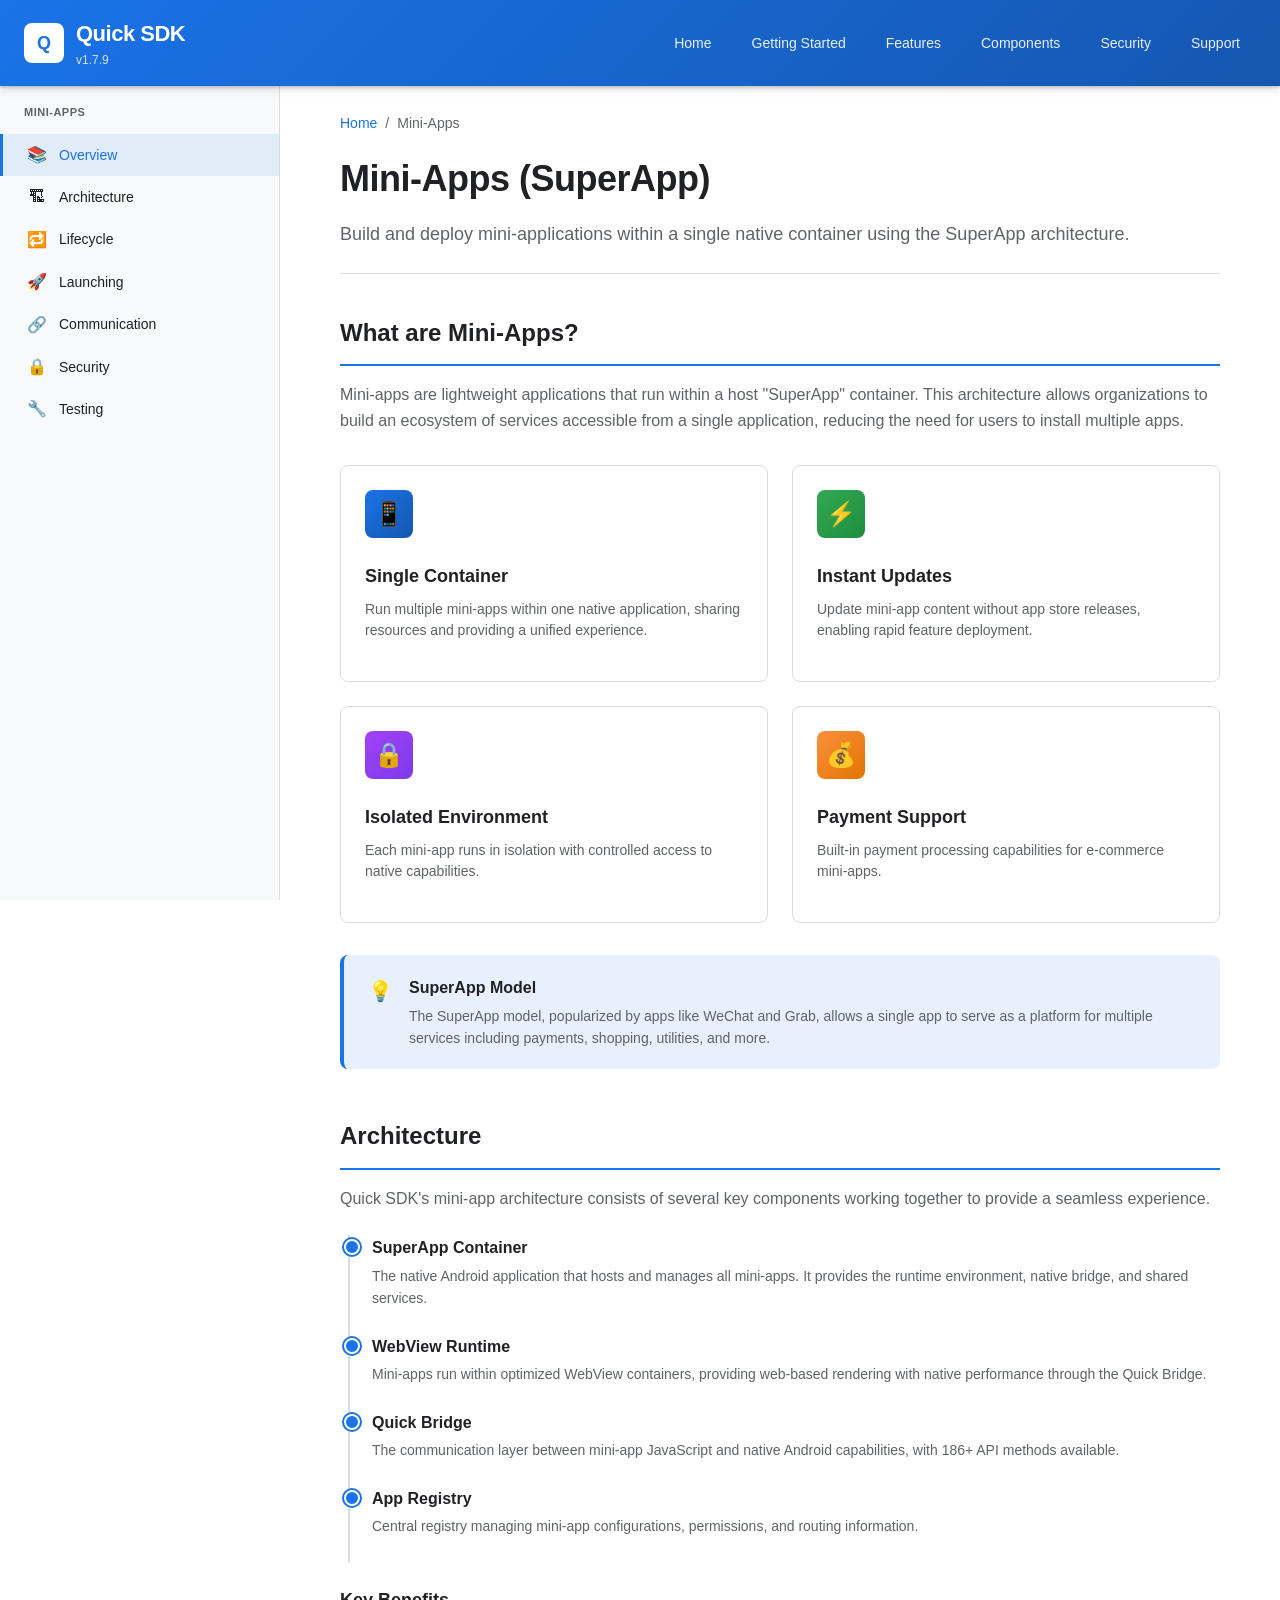
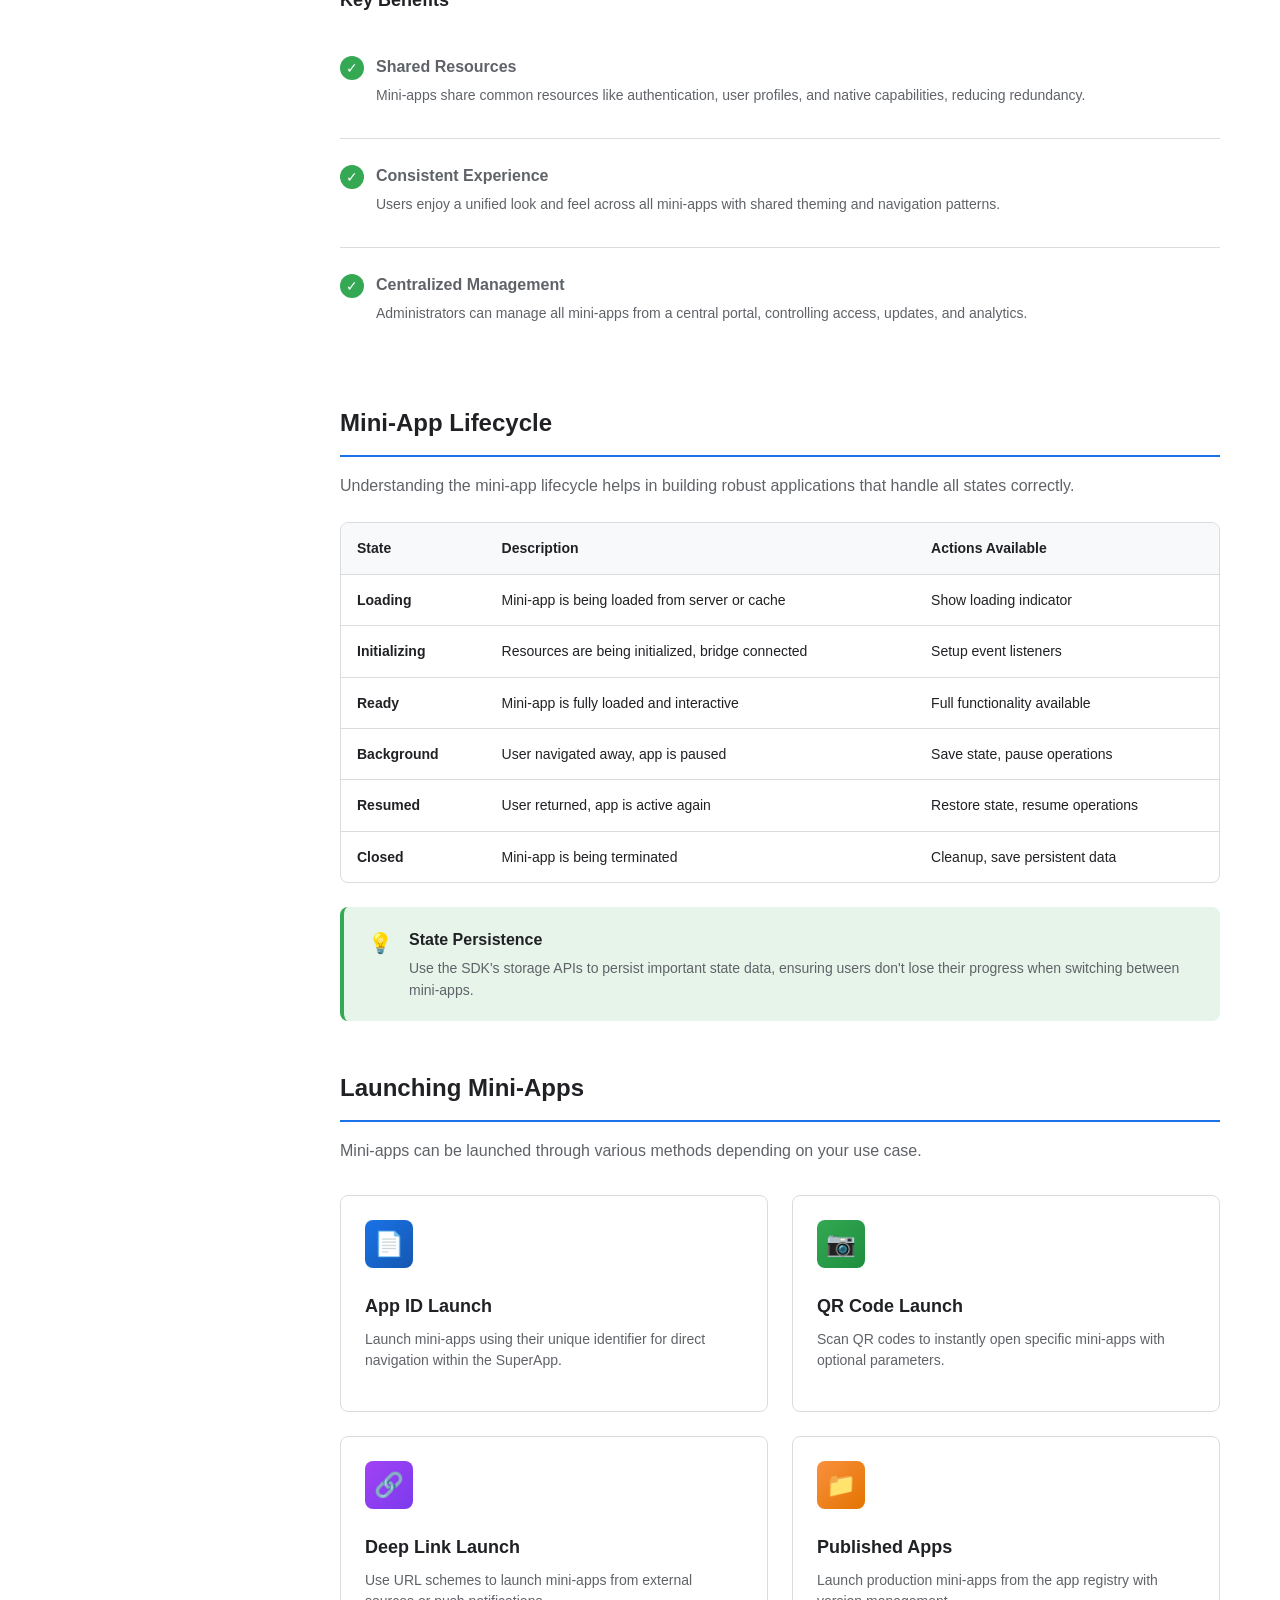
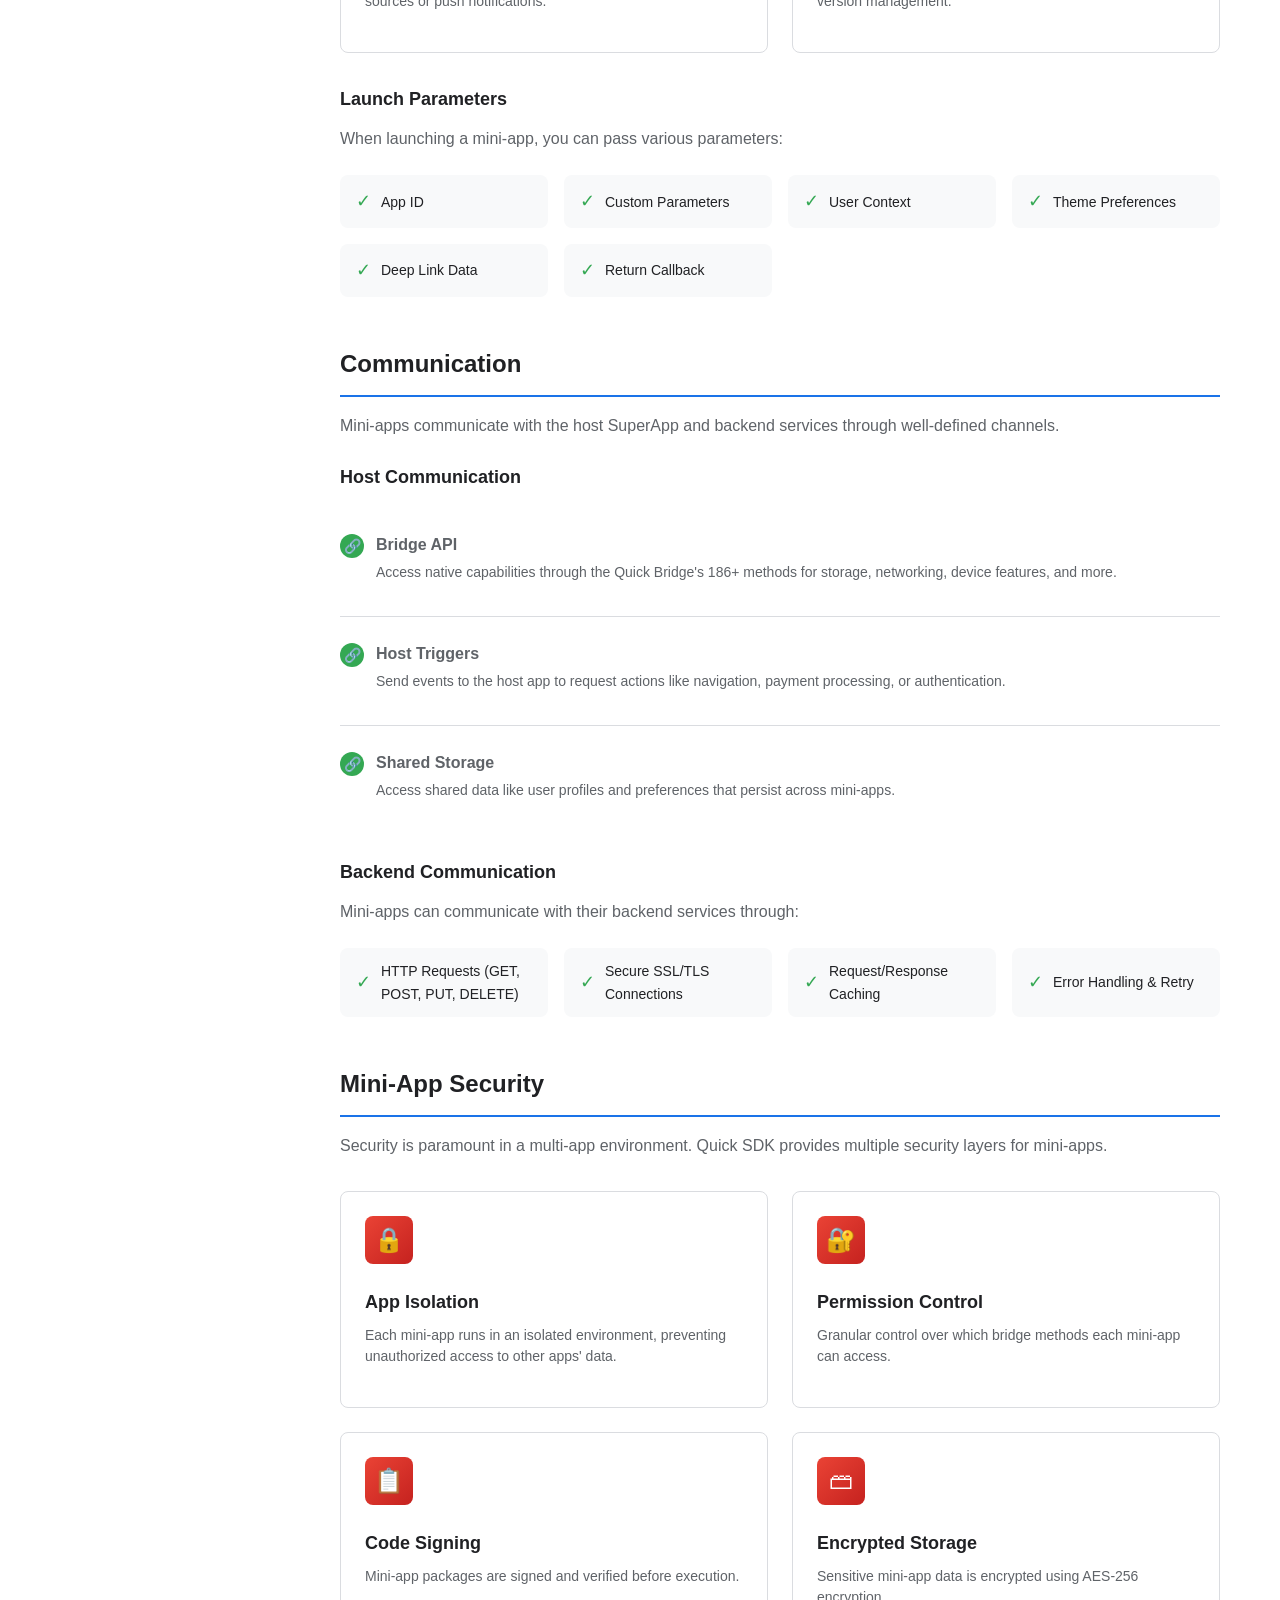
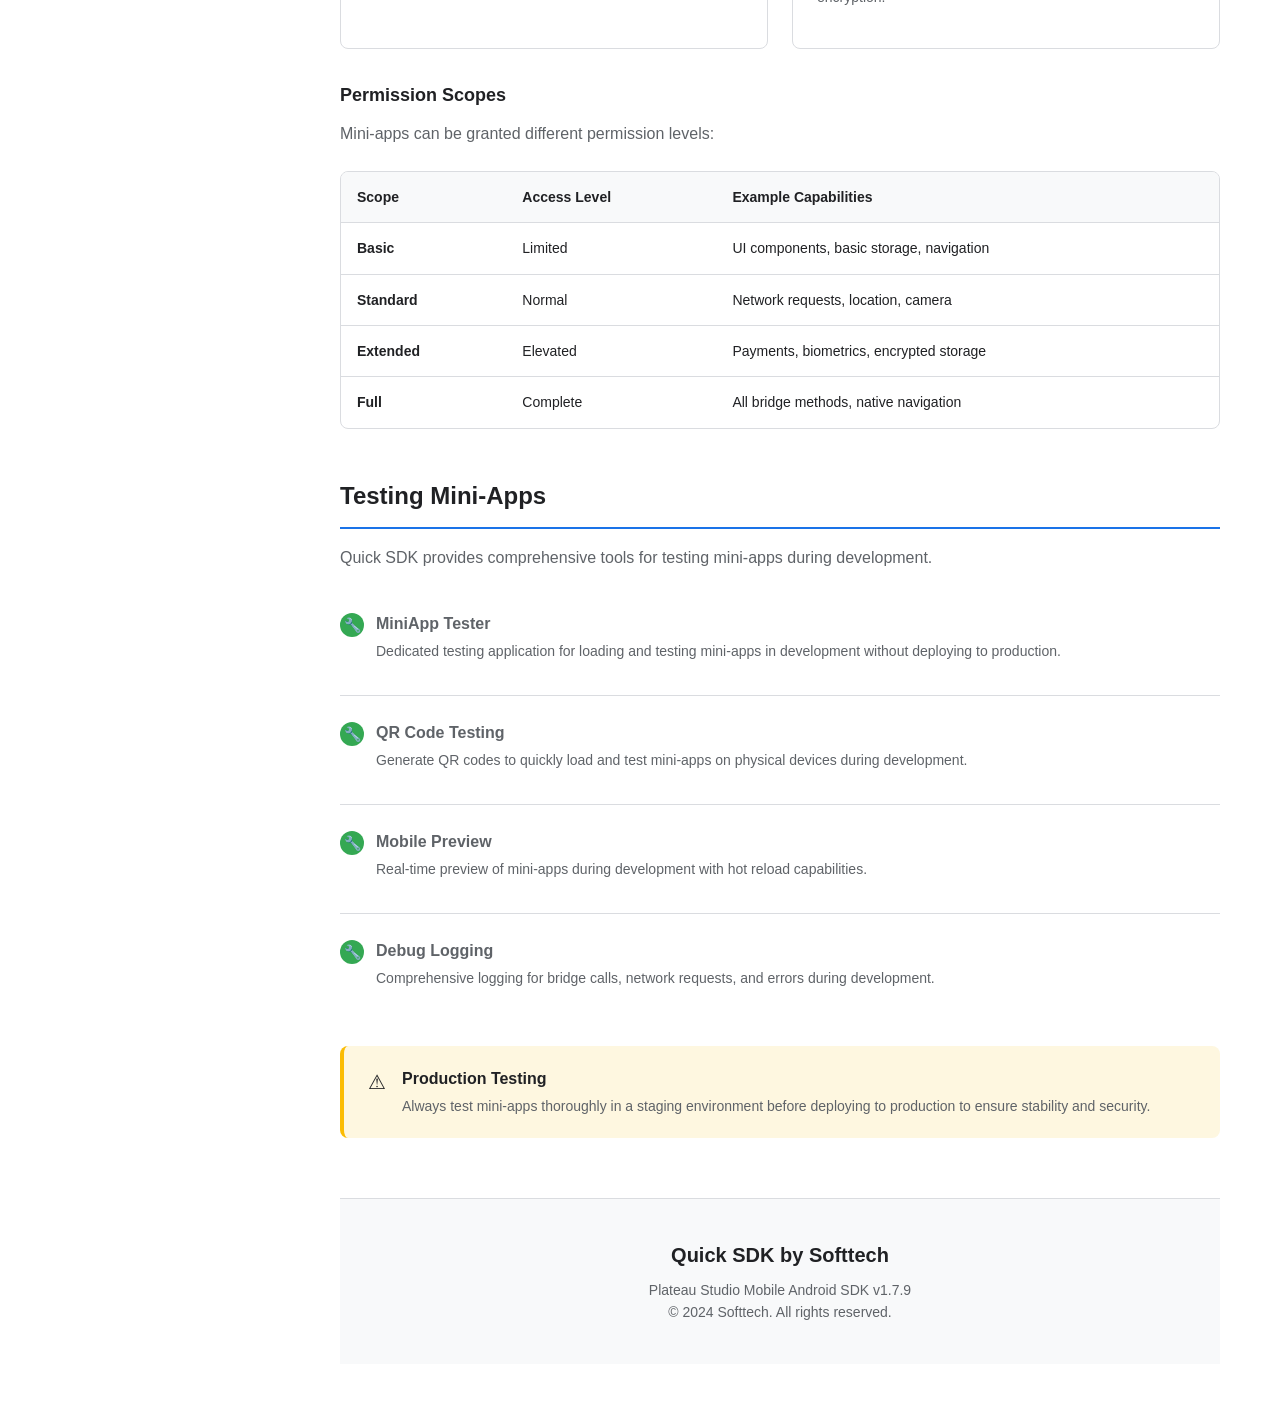
==== docs/pages/miniapps.html @ 49cb6132 "feat(docs) Added docs" ====
<!DOCTYPE html>
<html lang="en">
<head>
    <meta charset="UTF-8">
    <meta name="viewport" content="width=device-width, initial-scale=1.0">
    <title>Mini-Apps - Quick SDK Documentation</title>
    <link rel="stylesheet" href="../css/styles.css">
    <link rel="icon" type="image/svg+xml" href="data:image/svg+xml,<svg xmlns='http://www.w3.org/2000/svg' viewBox='0 0 100 100'><rect fill='%231a73e8' rx='15' width='100' height='100'/><text x='50' y='68' text-anchor='middle' fill='white' font-size='50' font-family='Arial' font-weight='bold'>Q</text></svg>">
</head>
<body>
    <!-- Header -->
    <header class="header">
        <div class="header-content">
            <a href="../index.html" class="logo">
                <div class="logo-icon">Q</div>
                <div>
                    <div class="logo-text">Quick SDK</div>
                    <div class="logo-version">v1.7.9</div>
                </div>
            </a>
            <nav class="nav">
                <a href="../index.html">Home</a>
                <a href="getting-started.html">Getting Started</a>
                <a href="features.html">Features</a>
                <a href="components.html">Components</a>
                <a href="security.html">Security</a>
                <a href="support.html">Support</a>
            </nav>
        </div>
    </header>

    <!-- Main Content -->
    <main class="main-layout">
        <!-- Sidebar -->
        <aside class="sidebar">
            <div class="sidebar-section">
                <div class="sidebar-title">Mini-Apps</div>
                <ul class="sidebar-nav">
                    <li><a href="#overview" class="active"><span class="icon">&#128218;</span> Overview</a></li>
                    <li><a href="#architecture"><span class="icon">&#127959;</span> Architecture</a></li>
                    <li><a href="#lifecycle"><span class="icon">&#128257;</span> Lifecycle</a></li>
                    <li><a href="#launching"><span class="icon">&#128640;</span> Launching</a></li>
                    <li><a href="#communication"><span class="icon">&#128279;</span> Communication</a></li>
                    <li><a href="#security"><span class="icon">&#128274;</span> Security</a></li>
                    <li><a href="#testing"><span class="icon">&#128295;</span> Testing</a></li>
                </ul>
            </div>
        </aside>

        <!-- Content -->
        <div class="content">
            <!-- Breadcrumb -->
            <div class="breadcrumb">
                <a href="../index.html">Home</a>
                <span>/</span>
                <span>Mini-Apps</span>
            </div>

            <!-- Page Header -->
            <div class="page-header">
                <h1 class="page-title">Mini-Apps (SuperApp)</h1>
                <p class="page-subtitle">Build and deploy mini-applications within a single native container using the SuperApp architecture.</p>
            </div>

            <!-- Overview Section -->
            <section id="overview">
                <h2>What are Mini-Apps?</h2>
                <p>Mini-apps are lightweight applications that run within a host "SuperApp" container. This architecture allows organizations to build an ecosystem of services accessible from a single application, reducing the need for users to install multiple apps.</p>

                <div class="card-grid">
                    <div class="card">
                        <div class="card-icon">&#128241;</div>
                        <h3 class="card-title">Single Container</h3>
                        <p class="card-description">Run multiple mini-apps within one native application, sharing resources and providing a unified experience.</p>
                    </div>
                    <div class="card">
                        <div class="card-icon green">&#9889;</div>
                        <h3 class="card-title">Instant Updates</h3>
                        <p class="card-description">Update mini-app content without app store releases, enabling rapid feature deployment.</p>
                    </div>
                    <div class="card">
                        <div class="card-icon purple">&#128274;</div>
                        <h3 class="card-title">Isolated Environment</h3>
                        <p class="card-description">Each mini-app runs in isolation with controlled access to native capabilities.</p>
                    </div>
                    <div class="card">
                        <div class="card-icon orange">&#128176;</div>
                        <h3 class="card-title">Payment Support</h3>
                        <p class="card-description">Built-in payment processing capabilities for e-commerce mini-apps.</p>
                    </div>
                </div>

                <div class="info-box note">
                    <div class="info-box-icon">&#128161;</div>
                    <div class="info-box-content">
                        <div class="info-box-title">SuperApp Model</div>
                        <div class="info-box-text">The SuperApp model, popularized by apps like WeChat and Grab, allows a single app to serve as a platform for multiple services including payments, shopping, utilities, and more.</div>
                    </div>
                </div>
            </section>

            <!-- Architecture Section -->
            <section id="architecture">
                <h2>Architecture</h2>
                <p>Quick SDK's mini-app architecture consists of several key components working together to provide a seamless experience.</p>

                <div class="timeline">
                    <div class="timeline-item">
                        <div class="timeline-title">SuperApp Container</div>
                        <div class="timeline-text">The native Android application that hosts and manages all mini-apps. It provides the runtime environment, native bridge, and shared services.</div>
                    </div>
                    <div class="timeline-item">
                        <div class="timeline-title">WebView Runtime</div>
                        <div class="timeline-text">Mini-apps run within optimized WebView containers, providing web-based rendering with native performance through the Quick Bridge.</div>
                    </div>
                    <div class="timeline-item">
                        <div class="timeline-title">Quick Bridge</div>
                        <div class="timeline-text">The communication layer between mini-app JavaScript and native Android capabilities, with 186+ API methods available.</div>
                    </div>
                    <div class="timeline-item">
                        <div class="timeline-title">App Registry</div>
                        <div class="timeline-text">Central registry managing mini-app configurations, permissions, and routing information.</div>
                    </div>
                </div>

                <h3>Key Benefits</h3>
                <ul class="feature-list">
                    <li>
                        <div class="feature-icon">&#10003;</div>
                        <div class="feature-content">
                            <h4>Shared Resources</h4>
                            <p>Mini-apps share common resources like authentication, user profiles, and native capabilities, reducing redundancy.</p>
                        </div>
                    </li>
                    <li>
                        <div class="feature-icon">&#10003;</div>
                        <div class="feature-content">
                            <h4>Consistent Experience</h4>
                            <p>Users enjoy a unified look and feel across all mini-apps with shared theming and navigation patterns.</p>
                        </div>
                    </li>
                    <li>
                        <div class="feature-icon">&#10003;</div>
                        <div class="feature-content">
                            <h4>Centralized Management</h4>
                            <p>Administrators can manage all mini-apps from a central portal, controlling access, updates, and analytics.</p>
                        </div>
                    </li>
                </ul>
            </section>

            <!-- Lifecycle Section -->
            <section id="lifecycle">
                <h2>Mini-App Lifecycle</h2>
                <p>Understanding the mini-app lifecycle helps in building robust applications that handle all states correctly.</p>

                <div class="table-container">
                    <table>
                        <thead>
                            <tr>
                                <th>State</th>
                                <th>Description</th>
                                <th>Actions Available</th>
                            </tr>
                        </thead>
                        <tbody>
                            <tr>
                                <td><strong>Loading</strong></td>
                                <td>Mini-app is being loaded from server or cache</td>
                                <td>Show loading indicator</td>
                            </tr>
                            <tr>
                                <td><strong>Initializing</strong></td>
                                <td>Resources are being initialized, bridge connected</td>
                                <td>Setup event listeners</td>
                            </tr>
                            <tr>
                                <td><strong>Ready</strong></td>
                                <td>Mini-app is fully loaded and interactive</td>
                                <td>Full functionality available</td>
                            </tr>
                            <tr>
                                <td><strong>Background</strong></td>
                                <td>User navigated away, app is paused</td>
                                <td>Save state, pause operations</td>
                            </tr>
                            <tr>
                                <td><strong>Resumed</strong></td>
                                <td>User returned, app is active again</td>
                                <td>Restore state, resume operations</td>
                            </tr>
                            <tr>
                                <td><strong>Closed</strong></td>
                                <td>Mini-app is being terminated</td>
                                <td>Cleanup, save persistent data</td>
                            </tr>
                        </tbody>
                    </table>
                </div>

                <div class="info-box tip">
                    <div class="info-box-icon">&#128161;</div>
                    <div class="info-box-content">
                        <div class="info-box-title">State Persistence</div>
                        <div class="info-box-text">Use the SDK's storage APIs to persist important state data, ensuring users don't lose their progress when switching between mini-apps.</div>
                    </div>
                </div>
            </section>

            <!-- Launching Section -->
            <section id="launching">
                <h2>Launching Mini-Apps</h2>
                <p>Mini-apps can be launched through various methods depending on your use case.</p>

                <div class="card-grid">
                    <div class="card">
                        <div class="card-icon">&#128196;</div>
                        <h3 class="card-title">App ID Launch</h3>
                        <p class="card-description">Launch mini-apps using their unique identifier for direct navigation within the SuperApp.</p>
                    </div>
                    <div class="card">
                        <div class="card-icon green">&#128247;</div>
                        <h3 class="card-title">QR Code Launch</h3>
                        <p class="card-description">Scan QR codes to instantly open specific mini-apps with optional parameters.</p>
                    </div>
                    <div class="card">
                        <div class="card-icon purple">&#128279;</div>
                        <h3 class="card-title">Deep Link Launch</h3>
                        <p class="card-description">Use URL schemes to launch mini-apps from external sources or push notifications.</p>
                    </div>
                    <div class="card">
                        <div class="card-icon orange">&#128193;</div>
                        <h3 class="card-title">Published Apps</h3>
                        <p class="card-description">Launch production mini-apps from the app registry with version management.</p>
                    </div>
                </div>

                <h3>Launch Parameters</h3>
                <p>When launching a mini-app, you can pass various parameters:</p>
                <div class="capability-grid">
                    <div class="capability-item">
                        <span class="capability-check">&#10003;</span>
                        App ID
                    </div>
                    <div class="capability-item">
                        <span class="capability-check">&#10003;</span>
                        Custom Parameters
                    </div>
                    <div class="capability-item">
                        <span class="capability-check">&#10003;</span>
                        User Context
                    </div>
                    <div class="capability-item">
                        <span class="capability-check">&#10003;</span>
                        Theme Preferences
                    </div>
                    <div class="capability-item">
                        <span class="capability-check">&#10003;</span>
                        Deep Link Data
                    </div>
                    <div class="capability-item">
                        <span class="capability-check">&#10003;</span>
                        Return Callback
                    </div>
                </div>
            </section>

            <!-- Communication Section -->
            <section id="communication">
                <h2>Communication</h2>
                <p>Mini-apps communicate with the host SuperApp and backend services through well-defined channels.</p>

                <h3>Host Communication</h3>
                <ul class="feature-list">
                    <li>
                        <div class="feature-icon">&#128279;</div>
                        <div class="feature-content">
                            <h4>Bridge API</h4>
                            <p>Access native capabilities through the Quick Bridge's 186+ methods for storage, networking, device features, and more.</p>
                        </div>
                    </li>
                    <li>
                        <div class="feature-icon">&#128279;</div>
                        <div class="feature-content">
                            <h4>Host Triggers</h4>
                            <p>Send events to the host app to request actions like navigation, payment processing, or authentication.</p>
                        </div>
                    </li>
                    <li>
                        <div class="feature-icon">&#128279;</div>
                        <div class="feature-content">
                            <h4>Shared Storage</h4>
                            <p>Access shared data like user profiles and preferences that persist across mini-apps.</p>
                        </div>
                    </li>
                </ul>

                <h3>Backend Communication</h3>
                <p>Mini-apps can communicate with their backend services through:</p>
                <div class="capability-grid">
                    <div class="capability-item">
                        <span class="capability-check">&#10003;</span>
                        HTTP Requests (GET, POST, PUT, DELETE)
                    </div>
                    <div class="capability-item">
                        <span class="capability-check">&#10003;</span>
                        Secure SSL/TLS Connections
                    </div>
                    <div class="capability-item">
                        <span class="capability-check">&#10003;</span>
                        Request/Response Caching
                    </div>
                    <div class="capability-item">
                        <span class="capability-check">&#10003;</span>
                        Error Handling & Retry
                    </div>
                </div>
            </section>

            <!-- Security Section -->
            <section id="security">
                <h2>Mini-App Security</h2>
                <p>Security is paramount in a multi-app environment. Quick SDK provides multiple security layers for mini-apps.</p>

                <div class="card-grid">
                    <div class="card">
                        <div class="card-icon red">&#128274;</div>
                        <h3 class="card-title">App Isolation</h3>
                        <p class="card-description">Each mini-app runs in an isolated environment, preventing unauthorized access to other apps' data.</p>
                    </div>
                    <div class="card">
                        <div class="card-icon red">&#128272;</div>
                        <h3 class="card-title">Permission Control</h3>
                        <p class="card-description">Granular control over which bridge methods each mini-app can access.</p>
                    </div>
                    <div class="card">
                        <div class="card-icon red">&#128203;</div>
                        <h3 class="card-title">Code Signing</h3>
                        <p class="card-description">Mini-app packages are signed and verified before execution.</p>
                    </div>
                    <div class="card">
                        <div class="card-icon red">&#128451;</div>
                        <h3 class="card-title">Encrypted Storage</h3>
                        <p class="card-description">Sensitive mini-app data is encrypted using AES-256 encryption.</p>
                    </div>
                </div>

                <h3>Permission Scopes</h3>
                <p>Mini-apps can be granted different permission levels:</p>
                <div class="table-container">
                    <table>
                        <thead>
                            <tr>
                                <th>Scope</th>
                                <th>Access Level</th>
                                <th>Example Capabilities</th>
                            </tr>
                        </thead>
                        <tbody>
                            <tr>
                                <td><strong>Basic</strong></td>
                                <td>Limited</td>
                                <td>UI components, basic storage, navigation</td>
                            </tr>
                            <tr>
                                <td><strong>Standard</strong></td>
                                <td>Normal</td>
                                <td>Network requests, location, camera</td>
                            </tr>
                            <tr>
                                <td><strong>Extended</strong></td>
                                <td>Elevated</td>
                                <td>Payments, biometrics, encrypted storage</td>
                            </tr>
                            <tr>
                                <td><strong>Full</strong></td>
                                <td>Complete</td>
                                <td>All bridge methods, native navigation</td>
                            </tr>
                        </tbody>
                    </table>
                </div>
            </section>

            <!-- Testing Section -->
            <section id="testing">
                <h2>Testing Mini-Apps</h2>
                <p>Quick SDK provides comprehensive tools for testing mini-apps during development.</p>

                <ul class="feature-list">
                    <li>
                        <div class="feature-icon">&#128295;</div>
                        <div class="feature-content">
                            <h4>MiniApp Tester</h4>
                            <p>Dedicated testing application for loading and testing mini-apps in development without deploying to production.</p>
                        </div>
                    </li>
                    <li>
                        <div class="feature-icon">&#128295;</div>
                        <div class="feature-content">
                            <h4>QR Code Testing</h4>
                            <p>Generate QR codes to quickly load and test mini-apps on physical devices during development.</p>
                        </div>
                    </li>
                    <li>
                        <div class="feature-icon">&#128295;</div>
                        <div class="feature-content">
                            <h4>Mobile Preview</h4>
                            <p>Real-time preview of mini-apps during development with hot reload capabilities.</p>
                        </div>
                    </li>
                    <li>
                        <div class="feature-icon">&#128295;</div>
                        <div class="feature-content">
                            <h4>Debug Logging</h4>
                            <p>Comprehensive logging for bridge calls, network requests, and errors during development.</p>
                        </div>
                    </li>
                </ul>

                <div class="info-box warning">
                    <div class="info-box-icon">&#9888;</div>
                    <div class="info-box-content">
                        <div class="info-box-title">Production Testing</div>
                        <div class="info-box-text">Always test mini-apps thoroughly in a staging environment before deploying to production to ensure stability and security.</div>
                    </div>
                </div>
            </section>

            <!-- Footer -->
            <footer class="footer">
                <div class="footer-content">
                    <div class="footer-logo">Quick SDK by Softtech</div>
                    <p class="footer-text">Plateau Studio Mobile Android SDK v1.7.9<br>&copy; 2024 Softtech. All rights reserved.</p>
                </div>
            </footer>
        </div>
    </main>
</body>
</html>
---- docs/css/styles.css ----
/* Quick SDK Documentation */

:root {
    --primary-color: #1a73e8;
    --primary-dark: #1557b0;
    --secondary-color: #5f6368;
    --accent-color: #34a853;
    --warning-color: #fbbc04;
    --error-color: #ea4335;
    --background: #ffffff;
    --surface: #f8f9fa;
    --surface-hover: #e8eaed;
    --text-primary: #202124;
    --text-secondary: #5f6368;
    --border-color: #dadce0;
    --shadow: 0 1px 3px rgba(60,64,67,0.3), 0 4px 8px rgba(60,64,67,0.15);
    --shadow-hover: 0 2px 6px rgba(60,64,67,0.3), 0 8px 16px rgba(60,64,67,0.15);
    --radius: 8px;
    --transition: all 0.2s ease;
}

* {
    margin: 0;
    padding: 0;
    box-sizing: border-box;
}

body {
    font-family: 'Segoe UI', Roboto, 'Helvetica Neue', Arial, sans-serif;
    background: var(--background);
    color: var(--text-primary);
    line-height: 1.6;
    font-size: 16px;
}

/* Header */
.header {
    background: linear-gradient(135deg, var(--primary-color) 0%, var(--primary-dark) 100%);
    color: white;
    padding: 0;
    position: fixed;
    top: 0;
    left: 0;
    right: 0;
    z-index: 1000;
    box-shadow: var(--shadow);
}

.header-content {
    max-width: 1400px;
    margin: 0 auto;
    padding: 16px 24px;
    display: flex;
    align-items: center;
    justify-content: space-between;
}

.logo {
    display: flex;
    align-items: center;
    gap: 12px;
    text-decoration: none;
    color: white;
}

.logo-icon {
    width: 40px;
    height: 40px;
    background: white;
    border-radius: 8px;
    display: flex;
    align-items: center;
    justify-content: center;
    font-weight: bold;
    color: var(--primary-color);
    font-size: 18px;
}

.logo-text {
    font-size: 22px;
    font-weight: 600;
    letter-spacing: -0.5px;
}

.logo-version {
    font-size: 12px;
    opacity: 0.8;
    font-weight: 400;
}

.nav {
    display: flex;
    gap: 8px;
}

.nav a {
    color: rgba(255,255,255,0.9);
    text-decoration: none;
    padding: 8px 16px;
    border-radius: var(--radius);
    transition: var(--transition);
    font-weight: 500;
    font-size: 14px;
}

.nav a:hover, .nav a.active {
    background: rgba(255,255,255,0.2);
    color: white;
}

/* Main Layout */
.main-layout {
    display: flex;
    margin-top: 72px;
    min-height: calc(100vh - 72px);
}

/* Sidebar */
.sidebar {
    width: 280px;
    background: var(--surface);
    border-right: 1px solid var(--border-color);
    padding: 24px 0;
    position: fixed;
    top: 72px;
    bottom: 0;
    left: 0;
    overflow-y: auto;
}

.sidebar-section {
    margin-bottom: 24px;
}

.sidebar-title {
    font-size: 11px;
    font-weight: 700;
    text-transform: uppercase;
    letter-spacing: 0.5px;
    color: var(--text-secondary);
    padding: 8px 24px;
    margin-bottom: 4px;
}

.sidebar-nav {
    list-style: none;
}

.sidebar-nav li a {
    display: flex;
    align-items: center;
    gap: 12px;
    padding: 10px 24px;
    color: var(--text-primary);
    text-decoration: none;
    font-size: 14px;
    transition: var(--transition);
    border-left: 3px solid transparent;
}

.sidebar-nav li a:hover {
    background: var(--surface-hover);
    border-left-color: var(--primary-color);
}

.sidebar-nav li a.active {
    background: rgba(26, 115, 232, 0.1);
    border-left-color: var(--primary-color);
    color: var(--primary-color);
    font-weight: 500;
}

.sidebar-nav li a .icon {
    width: 20px;
    height: 20px;
    display: flex;
    align-items: center;
    justify-content: center;
    font-size: 16px;
}

/* Content Area */
.content {
    flex: 1;
    margin-left: 280px;
    padding: 40px 60px;
    max-width: 1000px;
}

.content-full {
    margin-left: 0;
    max-width: 100%;
}

/* Page Header */
.page-header {
    margin-bottom: 40px;
    padding-bottom: 24px;
    border-bottom: 1px solid var(--border-color);
}

.page-title {
    font-size: 36px;
    font-weight: 600;
    color: var(--text-primary);
    margin-bottom: 12px;
    letter-spacing: -0.5px;
}

.page-subtitle {
    font-size: 18px;
    color: var(--text-secondary);
    font-weight: 400;
}

/* Breadcrumb */
.breadcrumb {
    display: flex;
    align-items: center;
    gap: 8px;
    font-size: 14px;
    margin-bottom: 16px;
}

.breadcrumb a {
    color: var(--primary-color);
    text-decoration: none;
}

.breadcrumb a:hover {
    text-decoration: underline;
}

.breadcrumb span {
    color: var(--text-secondary);
}

/* Cards */
.card-grid {
    display: grid;
    grid-template-columns: repeat(auto-fill, minmax(280px, 1fr));
    gap: 24px;
    margin: 32px 0;
}

.card {
    background: var(--background);
    border: 1px solid var(--border-color);
    border-radius: var(--radius);
    padding: 24px;
    transition: var(--transition);
    text-decoration: none;
    color: inherit;
    display: block;
}

.card:hover {
    box-shadow: var(--shadow-hover);
    transform: translateY(-2px);
    border-color: var(--primary-color);
}

.card-icon {
    width: 48px;
    height: 48px;
    background: linear-gradient(135deg, var(--primary-color) 0%, var(--primary-dark) 100%);
    border-radius: var(--radius);
    display: flex;
    align-items: center;
    justify-content: center;
    font-size: 24px;
    margin-bottom: 16px;
    color: white;
}

.card-icon.green {
    background: linear-gradient(135deg, var(--accent-color) 0%, #1e8e3e 100%);
}

.card-icon.orange {
    background: linear-gradient(135deg, #fa903e 0%, #e37400 100%);
}

.card-icon.purple {
    background: linear-gradient(135deg, #a142f4 0%, #7c3aed 100%);
}

.card-icon.red {
    background: linear-gradient(135deg, var(--error-color) 0%, #c5221f 100%);
}

.card-title {
    font-size: 18px;
    font-weight: 600;
    margin-bottom: 8px;
    color: var(--text-primary);
}

.card-description {
    font-size: 14px;
    color: var(--text-secondary);
    line-height: 1.5;
}

/* Feature List */
.feature-list {
    list-style: none;
    margin: 24px 0;
}

.feature-list li {
    display: flex;
    align-items: flex-start;
    gap: 12px;
    padding: 16px 0;
    border-bottom: 1px solid var(--border-color);
}

.feature-list li:last-child {
    border-bottom: none;
}

.feature-icon {
    width: 24px;
    height: 24px;
    background: var(--accent-color);
    border-radius: 50%;
    display: flex;
    align-items: center;
    justify-content: center;
    color: white;
    font-size: 14px;
    flex-shrink: 0;
    margin-top: 2px;
}

.feature-content h4 {
    font-size: 16px;
    font-weight: 600;
    margin-bottom: 4px;
}

.feature-content p {
    font-size: 14px;
    color: var(--text-secondary);
}

/* Info Boxes */
.info-box {
    padding: 20px 24px;
    border-radius: var(--radius);
    margin: 24px 0;
    display: flex;
    align-items: flex-start;
    gap: 16px;
}

.info-box.tip {
    background: #e6f4ea;
    border-left: 4px solid var(--accent-color);
}

.info-box.note {
    background: #e8f0fe;
    border-left: 4px solid var(--primary-color);
}

.info-box.warning {
    background: #fef7e0;
    border-left: 4px solid var(--warning-color);
}

.info-box-icon {
    font-size: 20px;
    flex-shrink: 0;
}

.info-box-content {
    flex: 1;
}

.info-box-title {
    font-weight: 600;
    margin-bottom: 4px;
}

.info-box-text {
    font-size: 14px;
    color: var(--text-secondary);
}

/* Tables */
.table-container {
    overflow-x: auto;
    margin: 24px 0;
    border: 1px solid var(--border-color);
    border-radius: var(--radius);
}

table {
    width: 100%;
    border-collapse: collapse;
    font-size: 14px;
}

th, td {
    padding: 14px 16px;
    text-align: left;
    border-bottom: 1px solid var(--border-color);
}

th {
    background: var(--surface);
    font-weight: 600;
    color: var(--text-primary);
}

tr:last-child td {
    border-bottom: none;
}

tr:hover td {
    background: var(--surface);
}

/* Badges */
.badge {
    display: inline-block;
    padding: 4px 10px;
    border-radius: 12px;
    font-size: 12px;
    font-weight: 500;
}

.badge.primary {
    background: rgba(26, 115, 232, 0.1);
    color: var(--primary-color);
}

.badge.success {
    background: rgba(52, 168, 83, 0.1);
    color: var(--accent-color);
}

.badge.warning {
    background: rgba(251, 188, 4, 0.2);
    color: #b06000;
}

/* Section Styling */
section {
    margin-bottom: 48px;
}

section h2 {
    font-size: 24px;
    font-weight: 600;
    margin-bottom: 16px;
    color: var(--text-primary);
    padding-bottom: 12px;
    border-bottom: 2px solid var(--primary-color);
}

section h3 {
    font-size: 18px;
    font-weight: 600;
    margin: 24px 0 12px;
    color: var(--text-primary);
}

section p {
    margin-bottom: 16px;
    color: var(--text-secondary);
}

section ul, section ol {
    margin: 16px 0 16px 24px;
    color: var(--text-secondary);
}

section li {
    margin-bottom: 8px;
}

/* Hero Section */
.hero {
    background: linear-gradient(135deg, var(--primary-color) 0%, var(--primary-dark) 100%);
    color: white;
    padding: 80px 60px;
    margin: -40px -60px 40px;
    text-align: center;
}

.hero h1 {
    font-size: 48px;
    font-weight: 700;
    margin-bottom: 16px;
    letter-spacing: -1px;
}

.hero p {
    font-size: 20px;
    opacity: 0.9;
    max-width: 600px;
    margin: 0 auto 32px;
    color: white;
}

.hero-buttons {
    display: flex;
    gap: 16px;
    justify-content: center;
}

.btn {
    display: inline-flex;
    align-items: center;
    gap: 8px;
    padding: 12px 24px;
    border-radius: var(--radius);
    font-weight: 500;
    font-size: 15px;
    text-decoration: none;
    transition: var(--transition);
    border: none;
    cursor: pointer;
}

.btn-primary {
    background: white;
    color: var(--primary-color);
}

.btn-primary:hover {
    box-shadow: var(--shadow);
    transform: translateY(-1px);
}

.btn-secondary {
    background: rgba(255,255,255,0.2);
    color: white;
    border: 1px solid rgba(255,255,255,0.3);
}

.btn-secondary:hover {
    background: rgba(255,255,255,0.3);
}

/* Stats */
.stats-grid {
    display: grid;
    grid-template-columns: repeat(4, 1fr);
    gap: 24px;
    margin: 40px 0;
}

.stat-card {
    text-align: center;
    padding: 24px;
    background: var(--surface);
    border-radius: var(--radius);
}

.stat-number {
    font-size: 36px;
    font-weight: 700;
    color: var(--primary-color);
    margin-bottom: 8px;
}

.stat-label {
    font-size: 14px;
    color: var(--text-secondary);
}

/* Component Grid */
.component-category {
    margin-bottom: 32px;
}

.component-category-title {
    font-size: 16px;
    font-weight: 600;
    color: var(--text-primary);
    margin-bottom: 16px;
    display: flex;
    align-items: center;
    gap: 8px;
}

.component-tags {
    display: flex;
    flex-wrap: wrap;
    gap: 8px;
}

.component-tag {
    background: var(--surface);
    padding: 8px 14px;
    border-radius: 20px;
    font-size: 13px;
    color: var(--text-primary);
    border: 1px solid var(--border-color);
    transition: var(--transition);
}

.component-tag:hover {
    background: var(--primary-color);
    color: white;
    border-color: var(--primary-color);
}

/* Footer */
.footer {
    background: var(--surface);
    border-top: 1px solid var(--border-color);
    padding: 40px 60px;
    margin-top: 60px;
    text-align: center;
}

.footer-content {
    max-width: 1200px;
    margin: 0 auto;
}

.footer-logo {
    font-size: 20px;
    font-weight: 600;
    color: var(--text-primary);
    margin-bottom: 8px;
}

.footer-text {
    color: var(--text-secondary);
    font-size: 14px;
}

/* Responsive */
@media (max-width: 1024px) {
    .sidebar {
        display: none;
    }

    .content {
        margin-left: 0;
        padding: 24px;
    }

    .hero {
        margin: -24px -24px 24px;
        padding: 48px 24px;
    }

    .hero h1 {
        font-size: 32px;
    }

    .stats-grid {
        grid-template-columns: repeat(2, 1fr);
    }
}

@media (max-width: 640px) {
    .header-content {
        flex-direction: column;
        gap: 16px;
    }

    .nav {
        flex-wrap: wrap;
        justify-content: center;
    }

    .card-grid {
        grid-template-columns: 1fr;
    }

    .hero-buttons {
        flex-direction: column;
    }

    .stats-grid {
        grid-template-columns: 1fr;
    }
}

/* Accordion */
.accordion {
    border: 1px solid var(--border-color);
    border-radius: var(--radius);
    margin: 24px 0;
}

.accordion-item {
    border-bottom: 1px solid var(--border-color);
}

.accordion-item:last-child {
    border-bottom: none;
}

.accordion-header {
    padding: 16px 20px;
    display: flex;
    align-items: center;
    justify-content: space-between;
    cursor: pointer;
    background: var(--surface);
    font-weight: 500;
    transition: var(--transition);
}

.accordion-header:hover {
    background: var(--surface-hover);
}

.accordion-content {
    padding: 20px;
    display: none;
}

.accordion-item.active .accordion-content {
    display: block;
}

/* Timeline */
.timeline {
    position: relative;
    padding-left: 32px;
    margin: 24px 0;
}

.timeline::before {
    content: '';
    position: absolute;
    left: 8px;
    top: 0;
    bottom: 0;
    width: 2px;
    background: var(--border-color);
}

.timeline-item {
    position: relative;
    padding-bottom: 24px;
}

.timeline-item::before {
    content: '';
    position: absolute;
    left: -28px;
    top: 4px;
    width: 12px;
    height: 12px;
    background: var(--primary-color);
    border-radius: 50%;
    border: 2px solid white;
    box-shadow: 0 0 0 2px var(--primary-color);
}

.timeline-title {
    font-weight: 600;
    margin-bottom: 4px;
}

.timeline-text {
    color: var(--text-secondary);
    font-size: 14px;
}

/* Search */
.search-box {
    position: relative;
    max-width: 400px;
}

.search-input {
    width: 100%;
    padding: 12px 16px 12px 44px;
    border: 1px solid var(--border-color);
    border-radius: var(--radius);
    font-size: 14px;
    transition: var(--transition);
}

.search-input:focus {
    outline: none;
    border-color: var(--primary-color);
    box-shadow: 0 0 0 3px rgba(26, 115, 232, 0.1);
}

.search-icon {
    position: absolute;
    left: 16px;
    top: 50%;
    transform: translateY(-50%);
    color: var(--text-secondary);
}

/* Capability Matrix */
.capability-grid {
    display: grid;
    grid-template-columns: repeat(auto-fill, minmax(200px, 1fr));
    gap: 16px;
    margin: 24px 0;
}

.capability-item {
    display: flex;
    align-items: center;
    gap: 10px;
    padding: 12px 16px;
    background: var(--surface);
    border-radius: var(--radius);
    font-size: 14px;
}

.capability-check {
    color: var(--accent-color);
    font-size: 18px;
}
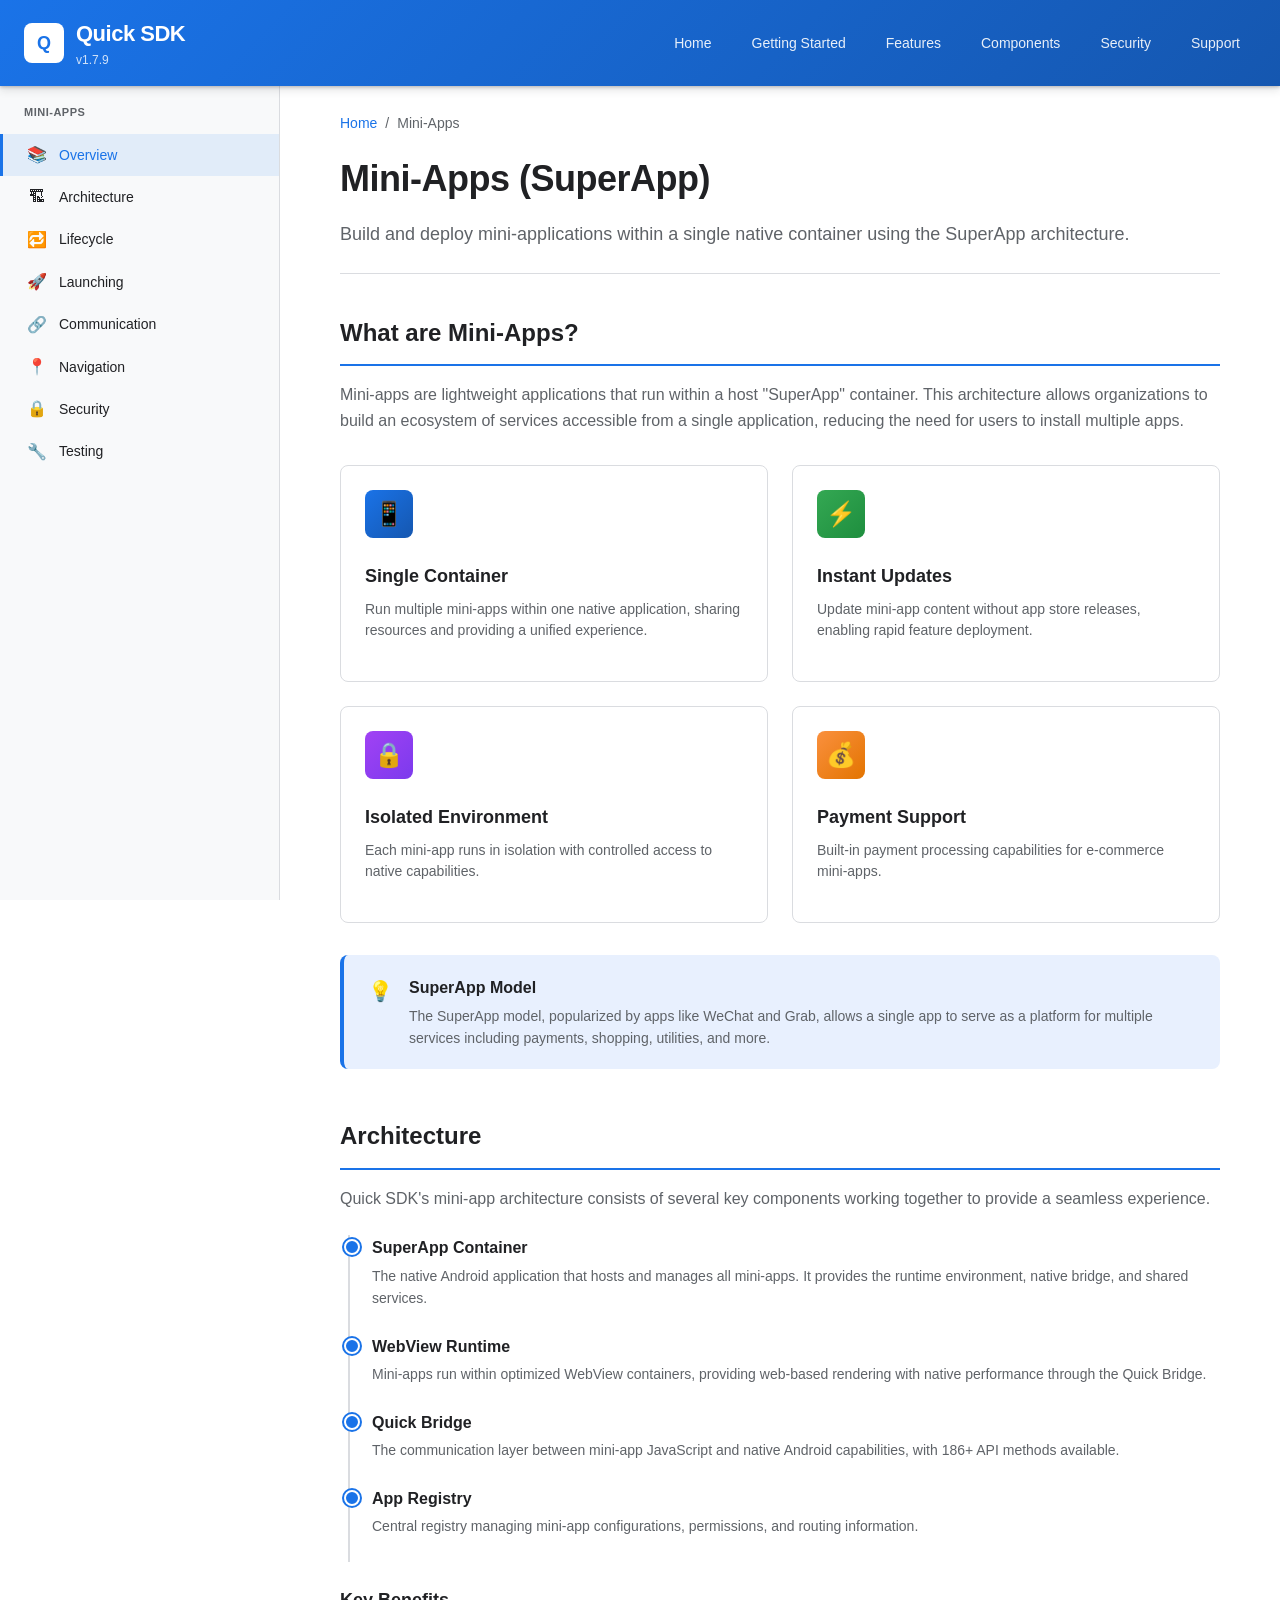
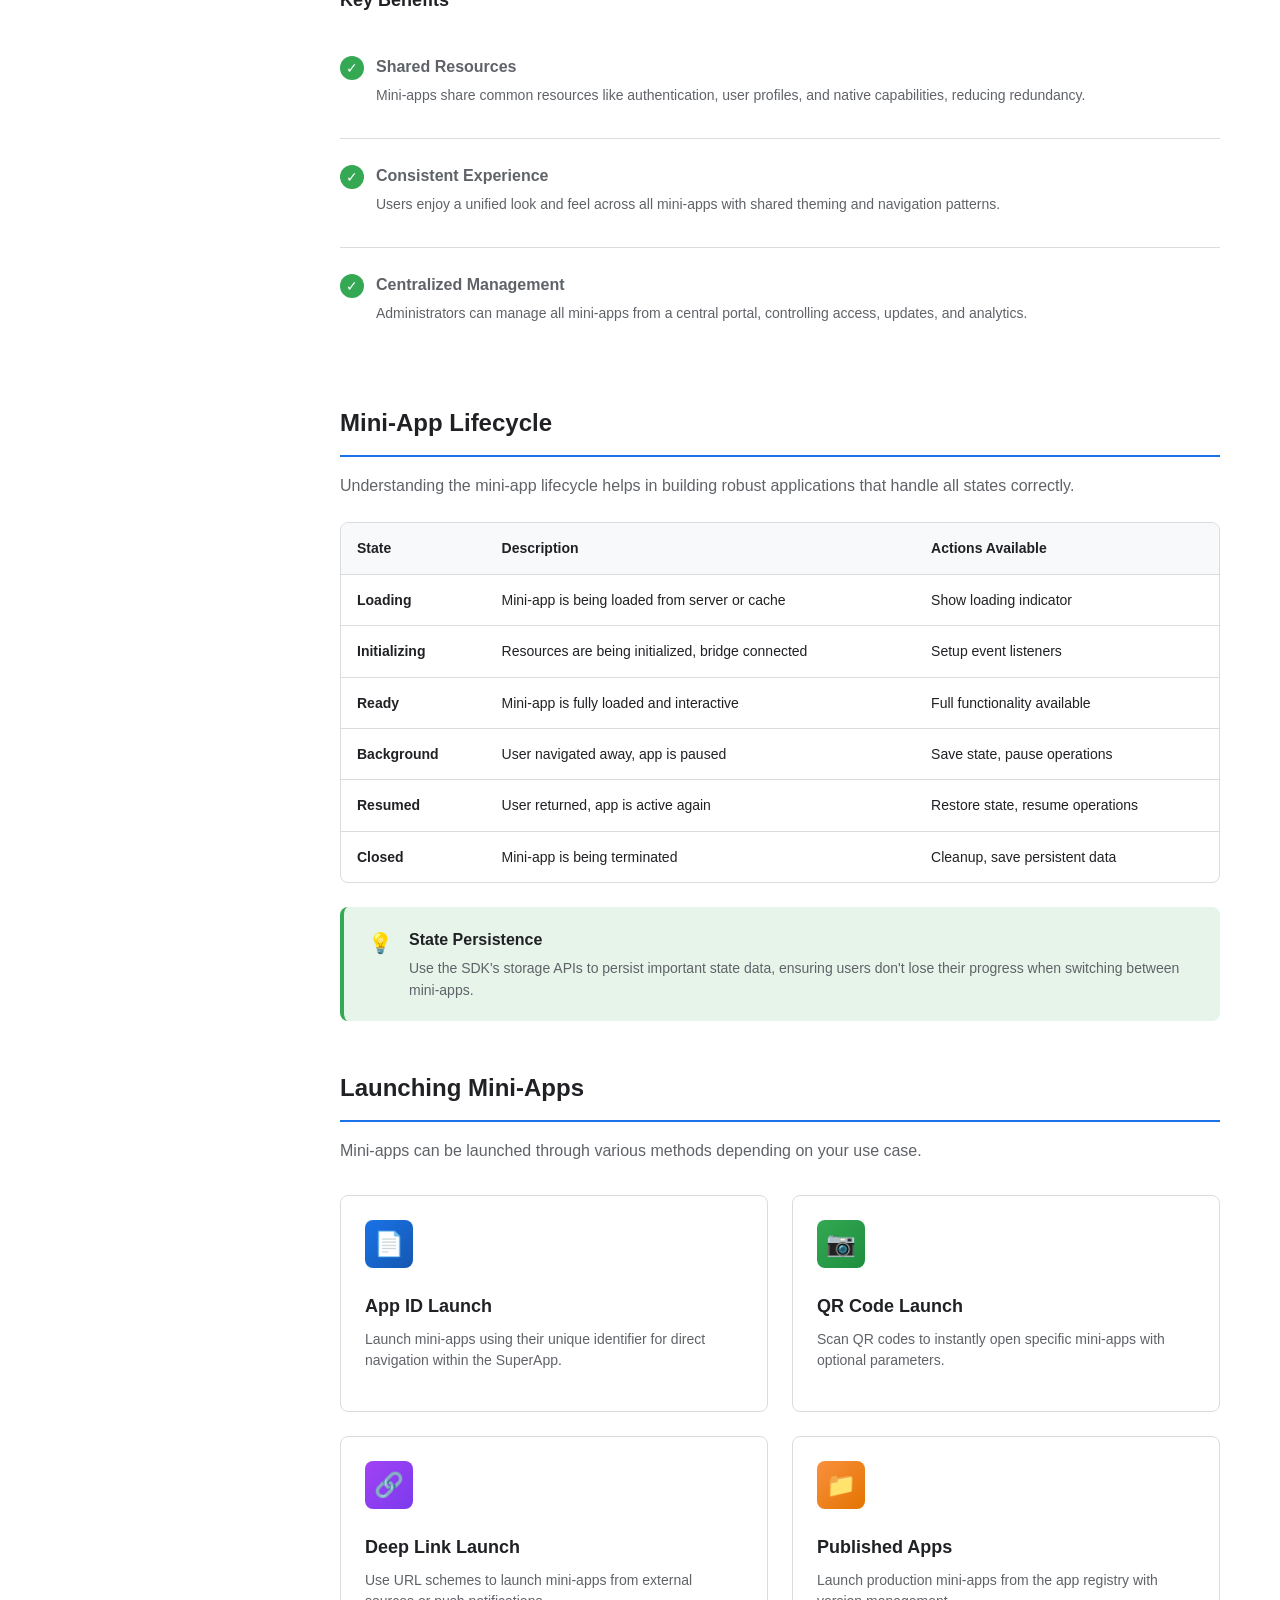
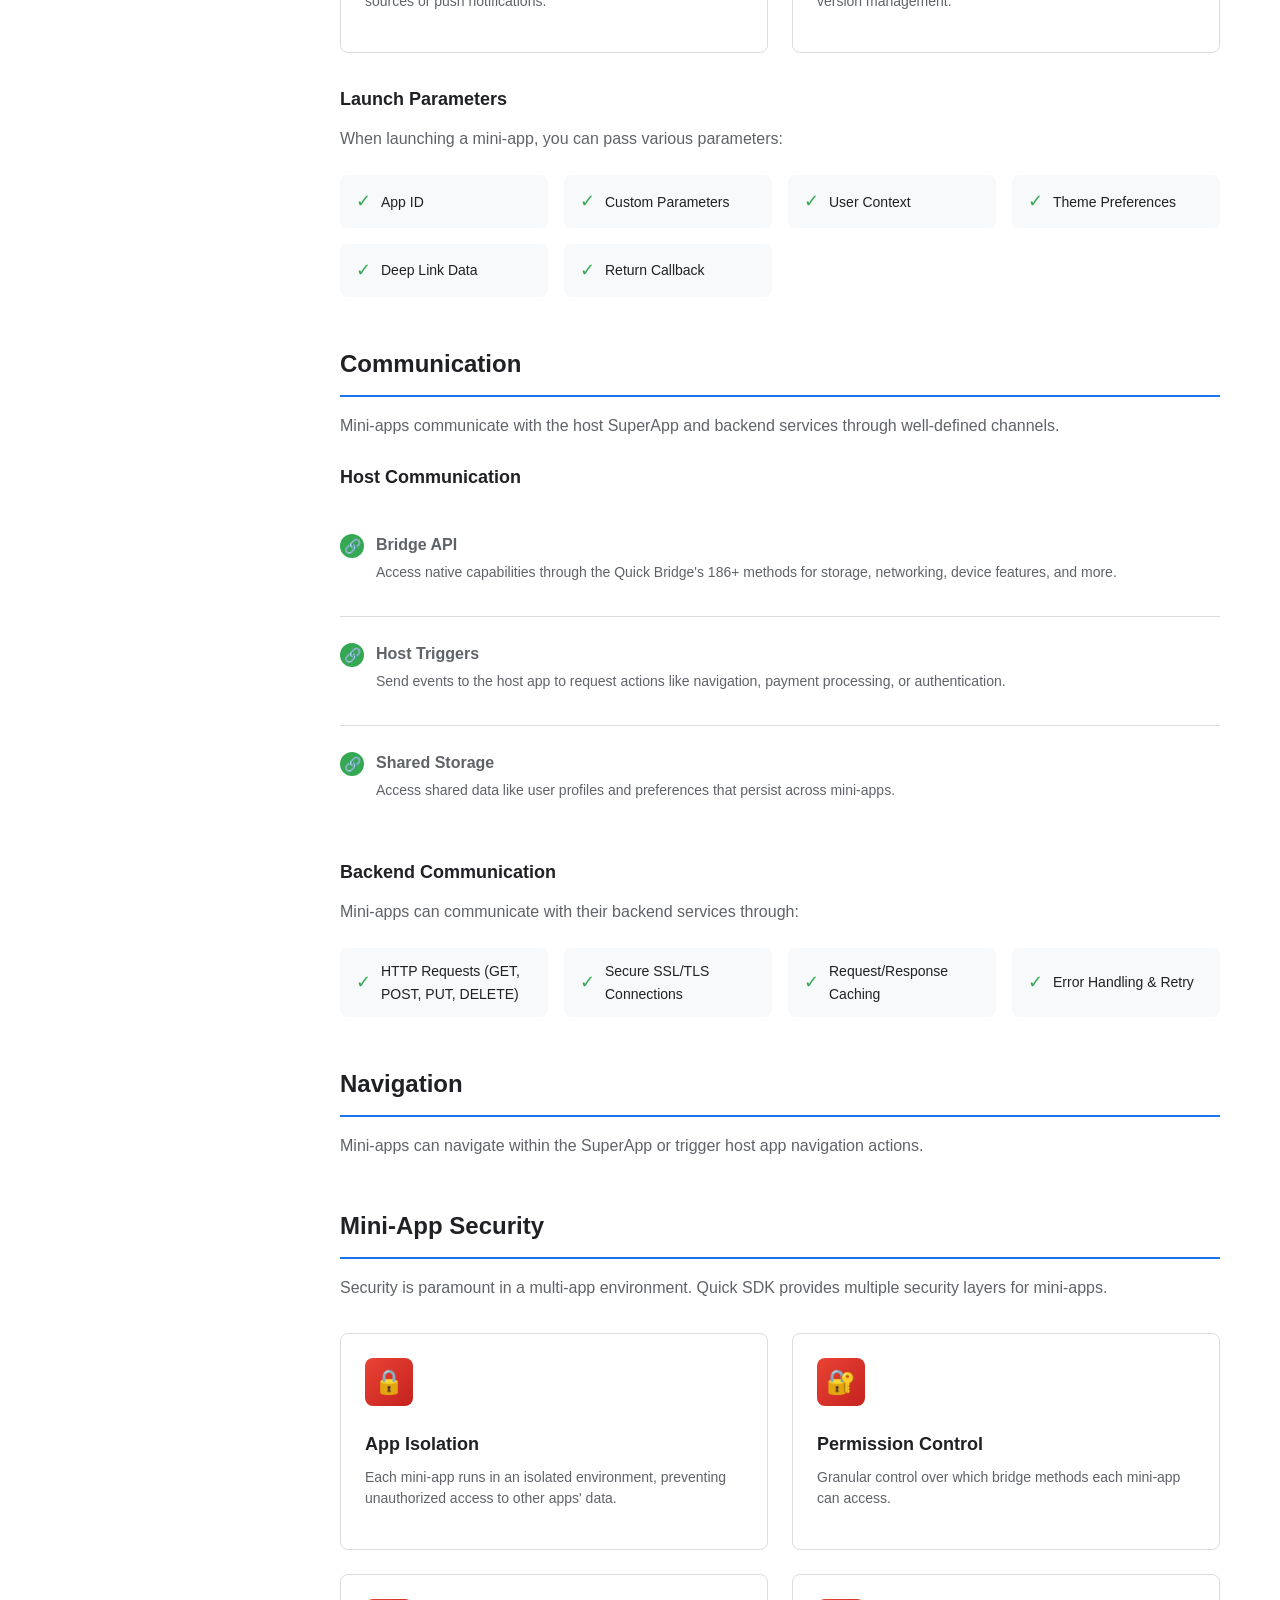
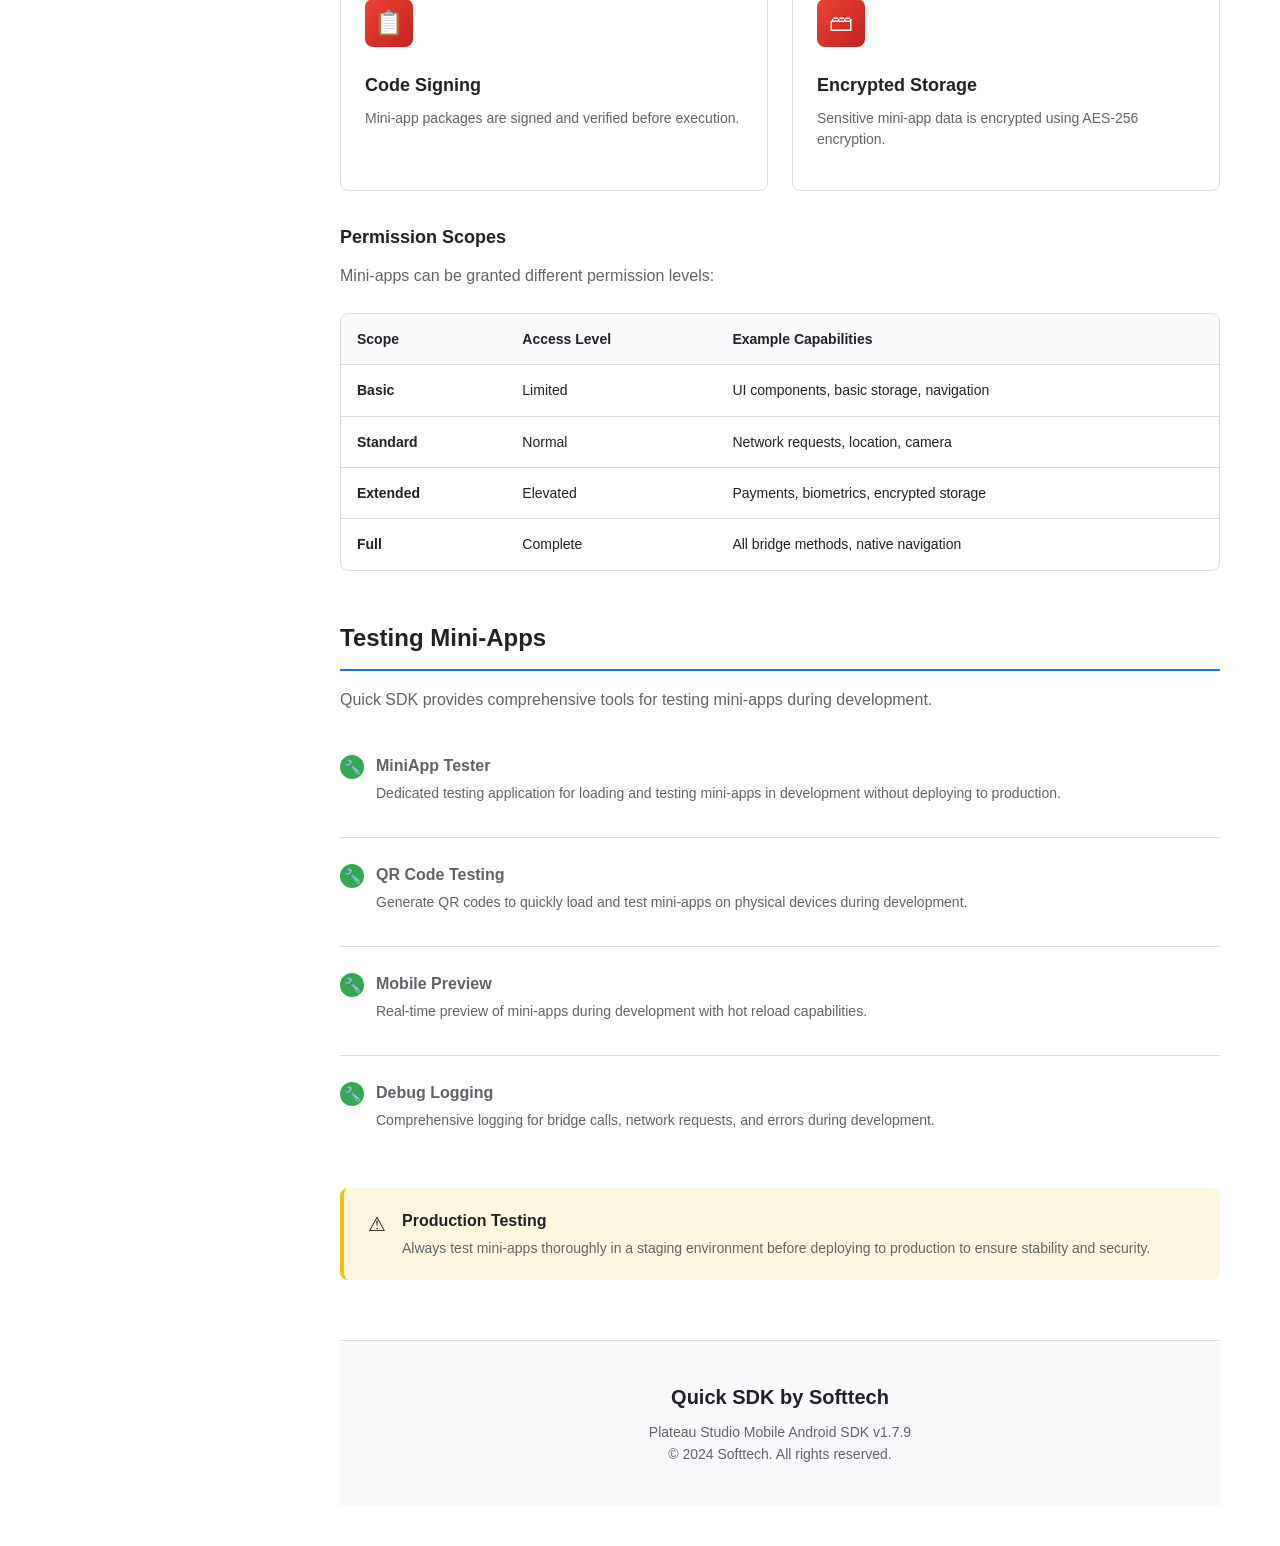
==== commit 36f2365e: "- Update table of contents with a link to the new Navigation section.  - Add a Navigation section ex" ====
--- a/docs/pages/miniapps.html
+++ b/docs/pages/miniapps.html
@@ -41,6 +41,7 @@
                     <li><a href="#lifecycle"><span class="icon">&#128257;</span> Lifecycle</a></li>
                     <li><a href="#launching"><span class="icon">&#128640;</span> Launching</a></li>
                     <li><a href="#communication"><span class="icon">&#128279;</span> Communication</a></li>
+                    <li><a href="#navigation"><span class="icon">&#128205;</span> Navigation</a></li>
                     <li><a href="#security"><span class="icon">&#128274;</span> Security</a></li>
                     <li><a href="#testing"><span class="icon">&#128295;</span> Testing</a></li>
                 </ul>
@@ -317,6 +318,12 @@
                 </div>
             </section>
 
+            <!-- Navigation Section -->
+            <section id="navigation">
+                <h2>Navigation</h2>
+                <p>Mini-apps can navigate within the SuperApp or trigger host app navigation actions.</p>
+            </section>
+
             <!-- Security Section -->
             <section id="security">
                 <h2>Mini-App Security</h2>
